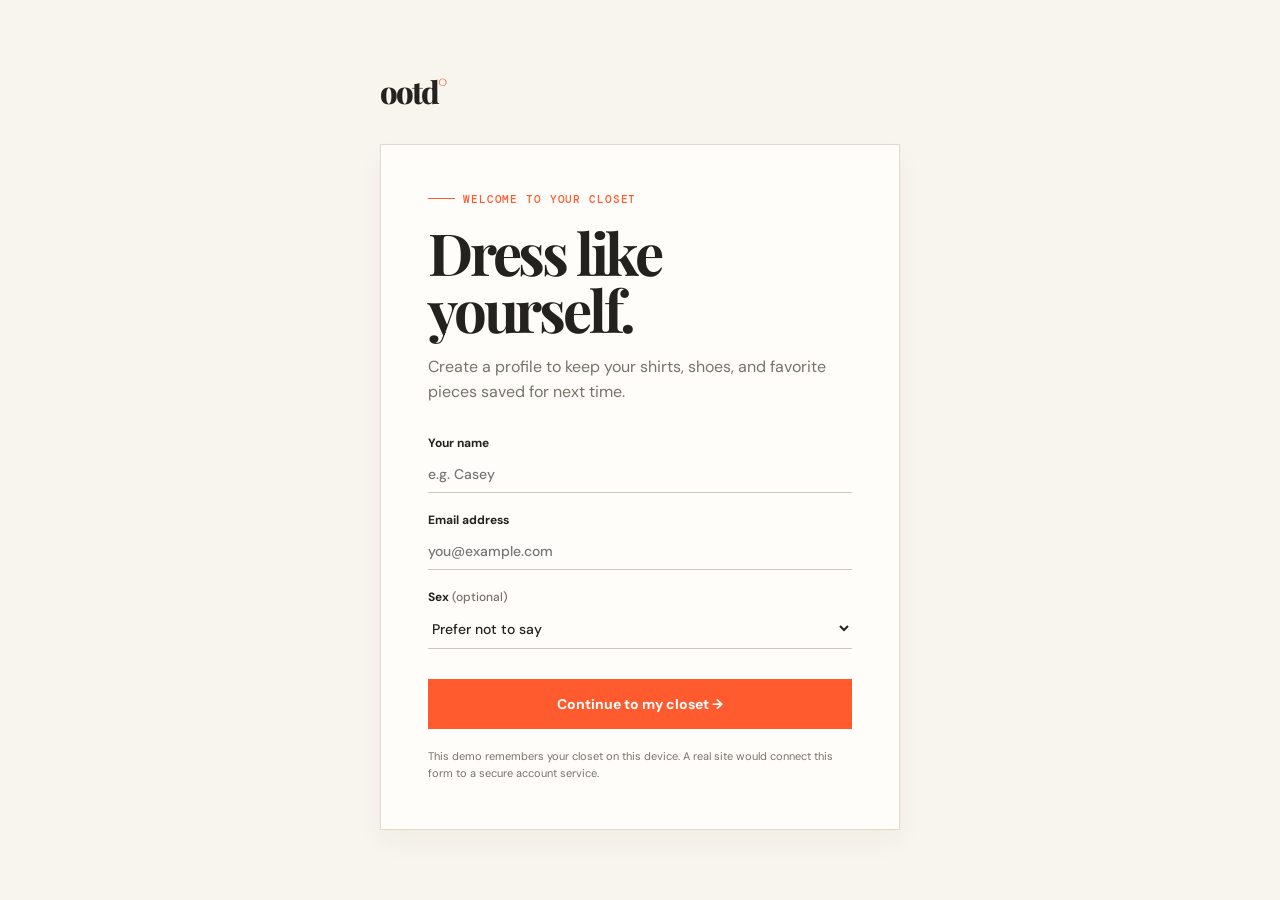
==== login.html @ 9d36b300 "login page and add model" ====
<!doctype html>
<html lang="en">
  <head>
    <meta charset="UTF-8" />
    <meta name="viewport" content="width=device-width, initial-scale=1.0" />
    <meta name="description" content="Sign in to save your OOTD closet." />
    <title>Sign in — OOTD</title>
    <link rel="preconnect" href="https://fonts.googleapis.com" />
    <link rel="preconnect" href="https://fonts.gstatic.com" crossorigin />
    <link href="https://fonts.googleapis.com/css2?family=DM+Mono:wght@400;500&family=DM+Sans:opsz,wght@9..40,400;9..40,500;9..40,600;9..40,700&family=Playfair+Display:ital,wght@0,600;0,700;0,800;1,600&display=swap" rel="stylesheet" />
    <link rel="stylesheet" href="styles.css" />
  </head>
  <body class="login-page">
    <main class="login-wrap">
      <a class="brand login-brand" href="index.html">ootd<span>°</span></a>
      <section class="login-card" aria-labelledby="loginTitle">
        <div class="eyebrow"><span></span> Welcome to your closet</div>
        <h1 id="loginTitle">Dress like<br />yourself.</h1>
        <p>Create a profile to keep your shirts, shoes, and favorite pieces saved for next time.</p>
        <form id="loginForm" class="login-form">
          <label for="displayName">Your name</label>
          <input id="displayName" name="displayName" required minlength="2" maxlength="30" autocomplete="name" placeholder="e.g. Casey" />
          <label for="email">Email address</label>
          <input id="email" name="email" required type="email" autocomplete="email" placeholder="you@example.com" />
          <label for="sex">Sex <span class="optional">(optional)</span></label>
          <select id="sex" name="sex">
            <option value="">Prefer not to say</option>
            <option value="Female">Female</option>
            <option value="Male">Male</option>
            <option value="Intersex">Intersex</option>
            <option value="Another identity">Another identity</option>
          </select>
          <button class="generate-button" type="submit">Continue to my closet <span>→</span></button>
        </form>
        <p class="login-note">This demo remembers your closet on this device. A real site would connect this form to a secure account service.</p>
      </section>
    </main>
    <script src="login.js"></script>
  </body>
</html>
---- styles.css ----
:root {
  --ink:#24221e; --paper:#f8f5ee; --orange:#ff5b2e; --yellow:#f9cb4e;
  --line:#dedad0; --muted:#77736b;
}
* { box-sizing:border-box; }
html { scroll-behavior:smooth; }
body { margin:0; background:var(--paper); color:var(--ink); font-family:'DM Sans',sans-serif; }
.ambient { position:fixed; border-radius:50%; filter:blur(70px); opacity:.2; pointer-events:none; z-index:-1; }
.ambient-one { width:300px; height:300px; background:#ffd45c; top:-80px; right:-70px; }
.ambient-two { width:260px; height:260px; background:#ff8667; bottom:10%; left:-140px; }
.site-header { height:78px; max-width:1240px; margin:auto; padding:0 28px; display:flex; align-items:center; justify-content:space-between; border-bottom:1px solid var(--line); }
.brand { font:800 31px 'Playfair Display',serif; letter-spacing:-2px; color:var(--ink); text-decoration:none; }
.brand span { color:var(--orange); }
nav,.account-menu { display:flex; align-items:center; gap:24px; }
nav a { color:var(--muted); text-decoration:none; font-size:14px; font-weight:600; }
nav a.active,nav a:hover { color:var(--ink); }
.nav-count { display:inline-grid; place-items:center; width:20px; height:20px; margin-left:4px; border-radius:50%; background:#ece8df; font-size:11px; color:var(--ink); }
.account-name { font-size:12px; font-weight:600; color:var(--muted); }
.profile-button { width:34px; height:34px; border:0; border-radius:50%; background:var(--ink); color:#fff; font:500 11px 'DM Mono'; cursor:pointer; }
main { max-width:1100px; margin:auto; padding:0 28px 90px; }
.hero { position:relative; max-width:680px; padding:100px 0 108px; }
.eyebrow,.section-number { font:500 11px 'DM Mono'; letter-spacing:.08em; text-transform:uppercase; color:var(--orange); }
.eyebrow { display:flex; gap:8px; align-items:center; }
.eyebrow span { width:27px; border-top:1px solid var(--orange); }
h1 { margin:18px 0 24px; font:700 clamp(50px,8vw,88px)/.98 'Playfair Display',serif; letter-spacing:-.055em; }
h1 em { color:var(--orange); font-weight:600; }
p { color:var(--muted); line-height:1.55; }
.hero p { max-width:445px; font-size:17px; }
.text-link { display:inline-flex; gap:8px; margin-top:19px; padding-bottom:4px; border-bottom:1px solid var(--ink); color:var(--ink); font-size:14px; font-weight:700; text-decoration:none; }
.text-link span { color:var(--orange); font-size:18px; line-height:13px; }
.hero-doodle { position:absolute; right:-210px; top:130px; width:210px; height:150px; transform:rotate(-7deg); color:#77736b; font:italic 19px 'Playfair Display'; }
.hero-doodle span { position:absolute; right:4px; bottom:0; line-height:.95; }
.sun { position:absolute; left:20px; top:4px; width:42px; height:42px; border:2px solid var(--yellow); border-radius:50%; }
.sun i { position:absolute; left:19px; top:-13px; width:2px; height:8px; background:var(--yellow); transform-origin:1px 34px; }
.sun i:nth-child(2){transform:rotate(90deg)}.sun i:nth-child(3){transform:rotate(180deg)}.sun i:nth-child(4){transform:rotate(270deg)}
.section-card { padding:48px; border:1px solid var(--line); border-radius:3px; background:#fffdf9; box-shadow:0 12px 25px rgba(70,55,27,.035); }
.section-heading { display:flex; justify-content:space-between; gap:40px; align-items:flex-start; padding-bottom:27px; border-bottom:1px solid var(--line); }
.section-heading h2,.result h2 { margin:8px 0 0; font:700 37px/1 'Playfair Display'; letter-spacing:-.045em; }
.section-heading p { max-width:255px; margin:0; font-size:14px; }
.outfit-form { max-width:670px; padding-top:30px; }
.field-label,.select-field,.add-item-form label { display:block; margin-bottom:12px; font-size:13px; font-weight:700; }
.occasion-pills,.filters { display:flex; flex-wrap:wrap; gap:8px; }
.occasion-pills { margin-bottom:25px; }
.pill,.filter { padding:10px 15px; border:1px solid transparent; border-radius:50px; background:#f4f1ea; color:#605d57; font:500 12px 'DM Sans'; cursor:pointer; }
.pill.selected { background:var(--ink); color:#fff; }
.form-grid,.small-fields { display:grid; grid-template-columns:1fr 1fr; gap:16px; }
.select-field { margin:0; color:#66615a; }
.select-field select,.add-item-form input,.add-item-form select,.login-form input,.login-form select { display:block; width:100%; margin-top:3px; padding:11px 0 9px; border:0; border-bottom:1px solid #cfc9bd; border-radius:0; outline-color:var(--orange); background:transparent; color:var(--ink); font:500 14px 'DM Sans'; }
.toggle-row { display:flex; justify-content:space-between; align-items:center; margin-top:29px; padding-top:21px; border-top:1px solid var(--line); }
.toggle-row strong,.toggle-row small { display:block; }.toggle-row strong { font-size:13px; }.toggle-row small { margin-top:3px; color:var(--muted); font-size:12px; }
.switch input { display:none; }.switch span { display:block; width:43px; height:24px; padding:3px; border-radius:20px; background:#d9d5cc; cursor:pointer; }.switch span:before { content:''; display:block; width:18px; height:18px; border-radius:50%; background:#fff; transition:.2s; }.switch input:checked+span { background:var(--orange); }.switch input:checked+span:before { transform:translateX(19px); }
.generate-button { width:100%; margin-top:29px; padding:16px 18px; border:0; background:var(--orange); color:#fff; font:700 14px 'DM Sans'; cursor:pointer; transition:.2s; }.generate-button:hover,.add-button:hover { filter:brightness(.92); transform:translateY(-1px); }
.result { margin-top:28px; padding:47px 48px 38px; border-radius:3px; background:var(--yellow); }.hidden { display:none; }.result-intro h2{margin-top:7px}.result-intro p{margin:10px 0 24px;color:#6b5a26}
.outfit-display { display:grid; grid-template-columns:1.35fr repeat(4,1fr); gap:12px; }
.model-card { position:relative; min-height:210px; overflow:hidden; display:flex; justify-content:center; border:1px solid rgba(73,57,20,.1); background:#fff7e2; }
.model-label,.model-caption { position:absolute; z-index:2; color:#8b7540; font:500 9px 'DM Mono'; letter-spacing:.06em; text-transform:uppercase; }.model-label{top:13px;left:14px}.model-caption{bottom:12px;text-align:center}
.fashion-model{position:relative;width:108px;height:188px;margin-top:21px}.model-head{position:absolute;top:0;left:38px;width:32px;height:37px;border-radius:48% 48% 44% 44%;background:#d99b72;z-index:3}.model-head:before{content:'';position:absolute;top:-4px;left:-3px;width:38px;height:17px;border-radius:50% 55% 38% 42%;background:#312520}.model-neck{position:absolute;top:31px;left:48px;width:13px;height:18px;background:#d99b72}.model-top{position:absolute;top:43px;left:23px;width:63px;height:61px;background:var(--top-color);clip-path:polygon(25% 0,75% 0,100% 20%,86% 100%,14% 100%,0 20%)}.model-top i,.model-top b{position:absolute;top:11px;width:15px;height:53px;background:var(--top-color);border-radius:9px}.model-top i{left:-8px;transform:rotate(8deg)}.model-top b{right:-8px;transform:rotate(-8deg)}.model-bottom{position:absolute;top:101px;left:31px;width:48px;height:61px;background:var(--bottom-color);clip-path:polygon(0 0,100% 0,88% 100%,56% 100%,50% 29%,44% 100%,12% 100%)}.model-shoes{position:absolute;top:160px;left:28px;width:55px;height:18px}.model-shoes i,.model-shoes b{position:absolute;bottom:0;width:27px;height:10px;border-radius:8px 8px 4px 4px;background:var(--shoe-color)}.model-shoes i{left:0}.model-shoes b{right:0}
.outfit-piece { display:flex; flex-direction:column; justify-content:space-between; min-height:152px; padding:17px; border:1px solid rgba(73,57,20,.1); background:#fff9e9; }.piece-icon{font-size:34px;line-height:1}.piece-type{font:500 10px 'DM Mono';letter-spacing:.06em;text-transform:uppercase;color:#8b7540}.piece-name{margin-top:7px;font:700 15px 'DM Sans';line-height:1.2}.piece-meta{margin-top:3px;color:#827349;font-size:12px}
.result-actions { display:flex; justify-content:space-between; align-items:center; margin-top:24px; }.secondary-button { padding:10px 14px; border:1px solid var(--ink); background:transparent; color:var(--ink); font:700 12px 'DM Sans'; cursor:pointer; }.result .text-link{margin:0}
.closet { margin-top:80px; }.closet-layout { display:grid; grid-template-columns:275px 1fr; gap:55px; padding-top:34px; }.add-item-form{padding:23px;background:#f4f0e7}.add-item-form h3,.closet-toolbar h3{margin:0 0 23px;font:700 19px 'Playfair Display'}.add-item-form label{margin-bottom:19px;color:#777269;font-size:11px}.add-button{width:100%;margin-top:5px;padding:12px;border:0;background:var(--ink);color:#fff;font:700 12px 'DM Sans';cursor:pointer}.closet-toolbar{display:flex;justify-content:space-between;align-items:center;margin-bottom:17px}.closet-toolbar h3{margin:0}.filter{padding:6px 9px;font-size:11px}.filter.active{background:#e6e1d6;color:var(--ink)}.items-grid{display:grid;grid-template-columns:repeat(2,1fr);gap:10px}.closet-item{position:relative;min-height:118px;padding:15px;border:1px solid var(--line);background:#fff}.item-swatch{width:25px;height:25px;margin-bottom:12px;border:1px solid rgba(0,0,0,.09);border-radius:50%}.item-type{color:var(--orange);font:500 10px 'DM Mono';letter-spacing:.04em;text-transform:uppercase}.item-name{margin-top:3px;font-size:13px;font-weight:700}.item-details{margin-top:2px;color:var(--muted);font-size:11px}.remove{position:absolute;top:8px;right:8px;border:0;background:transparent;color:#aaa;font-size:18px;cursor:pointer}
.color-hint{display:block;margin-top:5px;color:#938d83;font-size:9px;font-weight:500;line-height:1.25}.garment{position:relative;width:42px;height:32px;margin:0 0 8px;background:var(--garment-color)}.garment-top{width:32px;height:30px;margin-left:5px;border-radius:3px 3px 6px 6px}.garment-top:before,.garment-top:after{content:'';position:absolute;top:2px;width:15px;height:16px;background:var(--garment-color)}.garment-top:before{left:-10px;clip-path:polygon(100% 0,100% 100%,0 75%,15% 10%)}.garment-top:after{right:-10px;clip-path:polygon(0 0,0 100%,100% 75%,85% 10%)}.garment-top i{position:absolute;z-index:2;top:0;left:10px;width:12px;height:6px;border:2px solid #fff;border-top:0;border-radius:0 0 8px 8px}.garment-bottom{width:32px;height:34px;margin-left:5px;clip-path:polygon(0 0,100% 0,86% 100%,54% 100%,50% 28%,45% 100%,13% 100%)}.garment-shoes{width:42px;height:15px;margin-top:15px;border-radius:12px 4px 5px 5px}.garment-accessory{width:25px;height:25px;margin-left:8px;border:5px solid var(--garment-color);border-radius:50%;background:transparent}.garment-layer{width:32px;height:32px;margin-left:5px;border-radius:5px;background:var(--garment-color);box-shadow:-6px 2px 0 color-mix(in srgb,var(--garment-color) 80%,#fff)}
footer{display:flex;justify-content:space-between;padding:27px max(28px,calc((100vw - 1100px)/2));border-top:1px solid var(--line);color:var(--muted);font-size:12px}footer span:first-child{color:var(--ink);font:700 18px 'Playfair Display'}footer p{margin:0;font-size:12px}
.login-page{min-height:100vh;display:grid;place-items:center;padding:32px}.login-wrap{width:min(100%,520px);padding:0}.login-brand{display:block;margin-bottom:32px}.login-card{padding:47px;border:1px solid var(--line);background:#fffdf9;box-shadow:0 12px 25px rgba(70,55,27,.04)}.login-card h1{font-size:58px;margin-bottom:18px}.login-form{margin-top:30px}.login-form label{display:block;margin-top:19px;font-size:12px;font-weight:700}.login-form .generate-button{margin-top:30px}.login-note{margin:19px 0 0;font-size:11px}
.optional{color:var(--muted);font-weight:500}
@media(max-width:760px){.site-header{padding:0 20px}nav{gap:14px}nav a:first-child,.account-name{display:none}main{padding:0 20px 55px}.hero{padding:70px 0}.hero-doodle{display:none}.section-card,.result{padding:28px 22px}.section-heading,.closet-toolbar{display:block}.section-heading p{margin-top:16px}.closet-layout{grid-template-columns:1fr;gap:26px}.outfit-display{grid-template-columns:1fr 1fr}.model-card{grid-column:span 2}.closet-toolbar h3{margin-bottom:12px}.items-grid{grid-template-columns:1fr 1fr}footer{padding:22px 20px}.form-grid{gap:10px}.login-page{padding:20px}.login-card{padding:30px 24px}.login-card h1{font-size:48px}}
.dress-form{position:relative;width:112px;height:187px;margin-top:17px}.mannequin-finial{position:absolute;z-index:3;top:0;left:51px;width:10px;height:15px;border-radius:50% 50% 35% 35%;background:#594236}.mannequin-finial:before{content:'';position:absolute;top:-4px;left:3px;width:4px;height:7px;border-radius:50%;background:#866957}.mannequin-neck{position:absolute;z-index:2;top:13px;left:45px;width:21px;height:21px;border-radius:45% 45% 25% 25%;background:#eee7dc;border:1px solid #d8ccbd}.mannequin-torso{position:absolute;z-index:2;top:27px;left:24px;width:64px;height:94px;overflow:hidden;border:1px solid #d8ccbd;border-radius:42% 42% 16% 16%/16% 16% 9% 9%;background:#eee7dc}.mannequin-top{height:52%;background:var(--top-color)}.mannequin-bottom{height:48%;background:var(--bottom-color);border-top:2px solid rgba(255,255,255,.45)}.mannequin-pole{position:absolute;z-index:1;top:116px;left:54px;width:5px;height:47px;border-radius:4px;background:#493a32}.mannequin-base{position:absolute;bottom:9px;left:22px;width:70px;height:11px;border-radius:50% 50% 5px 5px;background:#493a32;box-shadow:0 3px 0 #2f2520}
.photo-mannequin{position:absolute;inset:24px 8px 23px;overflow:hidden;display:flex;justify-content:center;background:#f9f8f6}.photo-mannequin img{width:100%;height:100%;object-fit:contain;object-position:center top;filter:contrast(.96) brightness(1.04)}.photo-mannequin i{position:absolute;top:0;left:0;width:37%;height:5%;background:#f9f8f6}
.fake-person{position:relative;width:108px;height:188px;margin-top:21px}.fake-head{position:absolute;z-index:3;top:0;left:38px;width:32px;height:37px;border:1px solid #d9d4ca;border-radius:48% 48% 44% 44%;background:#f0eee9}.fake-head:after{content:'';position:absolute;top:15px;left:9px;width:13px;height:4px;border-bottom:1px solid #c5bfb4;border-radius:50%}.fake-neck{position:absolute;top:31px;left:48px;width:13px;height:18px;background:#f0eee9}.fake-top{position:absolute;top:43px;left:23px;width:63px;height:61px;background:var(--top-color);clip-path:polygon(25% 0,75% 0,100% 20%,86% 100%,14% 100%,0 20%)}.fake-top i,.fake-top b{position:absolute;top:11px;width:15px;height:53px;background:#f0eee9;border:1px solid #d9d4ca;border-radius:9px}.fake-top i{left:-8px;transform:rotate(8deg)}.fake-top b{right:-8px;transform:rotate(-8deg)}.fake-bottom{position:absolute;top:101px;left:31px;width:48px;height:61px;background:var(--bottom-color);clip-path:polygon(0 0,100% 0,88% 100%,56% 100%,50% 29%,44% 100%,12% 100%)}.fake-shoes{position:absolute;top:160px;left:28px;width:55px;height:18px}.fake-shoes i,.fake-shoes b{position:absolute;bottom:0;width:27px;height:10px;border:1px solid rgba(0,0,0,.12);border-radius:8px 8px 4px 4px;background:var(--shoe-color)}.fake-shoes i{left:0}.fake-shoes b{right:0}
.fake-dress{position:absolute;top:43px;left:24px;width:62px;height:118px;background:var(--dress-color);clip-path:polygon(25% 0,75% 0,92% 19%,74% 42%,100% 100%,0 100%,26% 42%,8% 19%);box-shadow:inset 5px 0 rgba(255,255,255,.12),inset -4px -3px rgba(0,0,0,.08)}.garment-dress{width:32px;height:38px;margin-left:5px;border-radius:5px 5px 1px 1px;clip-path:polygon(25% 0,75% 0,83% 25%,100% 100%,0 100%,17% 25%);box-shadow:inset 5px 0 rgba(255,255,255,.12),inset -4px -3px rgba(0,0,0,.08)}
.fake-dress{border-radius:7px 7px 2px 2px;clip-path:polygon(27% 0,42% 0,50% 7%,58% 0,73% 0,88% 22%,72% 40%,100% 100%,0 100%,28% 40%,12% 22%)}.fake-dress:before{content:'';position:absolute;top:35%;left:13%;width:74%;height:3px;background:rgba(255,255,255,.6);box-shadow:0 2px rgba(0,0,0,.08)}.fake-dress:after{content:'';position:absolute;top:6px;left:24px;width:14px;height:7px;border:2px solid rgba(255,255,255,.72);border-top:0;border-radius:0 0 8px 8px}.garment-dress{width:34px;height:39px;margin-left:4px;border-radius:6px 6px 2px 2px;clip-path:polygon(25% 0,42% 0,50% 9%,58% 0,75% 0,88% 25%,100% 100%,0 100%,12% 25%);box-shadow:inset 5px 0 rgba(255,255,255,.14),inset -4px -3px rgba(0,0,0,.1)}.garment-dress:before{content:'';position:absolute;top:13px;left:6px;width:22px;height:2px;background:rgba(255,255,255,.6)}.garment-dress:after{content:'';position:absolute;top:3px;left:11px;width:10px;height:5px;border:1px solid rgba(255,255,255,.75);border-top:0;border-radius:0 0 7px 7px}.mannequin-dress{position:absolute;inset:0;background:var(--dress-color);clip-path:polygon(26% 0,43% 0,50% 7%,57% 0,74% 0,88% 20%,72% 41%,100% 100%,0 100%,28% 41%,12% 20%);box-shadow:inset 6px 0 rgba(255,255,255,.14),inset -4px -3px rgba(0,0,0,.08)}.mannequin-dress:before{content:'';position:absolute;top:38%;left:12%;width:76%;height:3px;background:rgba(255,255,255,.65);box-shadow:0 2px rgba(0,0,0,.08)}.mannequin-dress:after{content:'';position:absolute;top:4px;left:24px;width:14px;height:7px;border:2px solid rgba(255,255,255,.75);border-top:0;border-radius:0 0 8px 8px}
.dress-form.dress-look .mannequin-torso{top:27px;left:12px;width:88px;height:123px;border:0;border-radius:0;background:transparent;overflow:visible}.dress-form.dress-look .mannequin-pole{top:146px}.dress-form.dress-look .mannequin-dress{filter:drop-shadow(2px 4px 2px rgba(61,42,20,.16))}
.piece-icon{display:grid;place-items:center;width:43px;height:43px;border:1px solid rgba(73,57,20,.11);border-radius:12px;background:#fff4d4;font-size:22px;box-shadow:inset 0 1px rgba(255,255,255,.8),0 3px 6px rgba(112,84,25,.08)}.closet{position:relative;perspective:1100px}.closet:before{content:'';position:absolute;inset:16px -11px -14px 11px;z-index:-1;border:1px solid #ddd4c4;border-radius:5px;background:#e8e0d0;transform:rotateX(2deg) rotateY(-1deg);box-shadow:0 23px 36px rgba(62,43,12,.12)}.add-item-form{border:1px solid #ded5c4;box-shadow:7px 9px 0 #e6ddcc}.closet-items{padding:12px;border-radius:5px;background:linear-gradient(135deg,#f5f1e8,#ebe5da);border:1px solid #ddd5c8;box-shadow:inset 0 1px rgba(255,255,255,.8),0 14px 24px rgba(61,45,19,.08)}.closet-item{overflow:hidden;border-color:#dcd4c5;box-shadow:0 7px 0 #d8d0c1,0 12px 17px rgba(54,39,14,.1);transform:translateZ(0);transition:transform .2s ease,box-shadow .2s ease}.closet-item:before{content:'';position:absolute;inset:0;background:linear-gradient(125deg,rgba(255,255,255,.62),transparent 38%);pointer-events:none}.closet-item:hover{z-index:2;transform:translateY(-5px) rotateX(3deg) rotateY(-2deg);box-shadow:0 10px 0 #d8d0c1,0 20px 24px rgba(54,39,14,.16)}.garment{filter:drop-shadow(2px 4px 2px rgba(57,42,17,.19));transform:translateY(-1px)}.garment-top{box-shadow:inset 5px 0 rgba(255,255,255,.13),inset -4px -3px rgba(0,0,0,.08)}.garment-bottom{box-shadow:inset 4px 0 rgba(255,255,255,.12)}.garment-shoes{box-shadow:inset 4px 0 rgba(255,255,255,.17),0 2px 0 rgba(0,0,0,.1)}
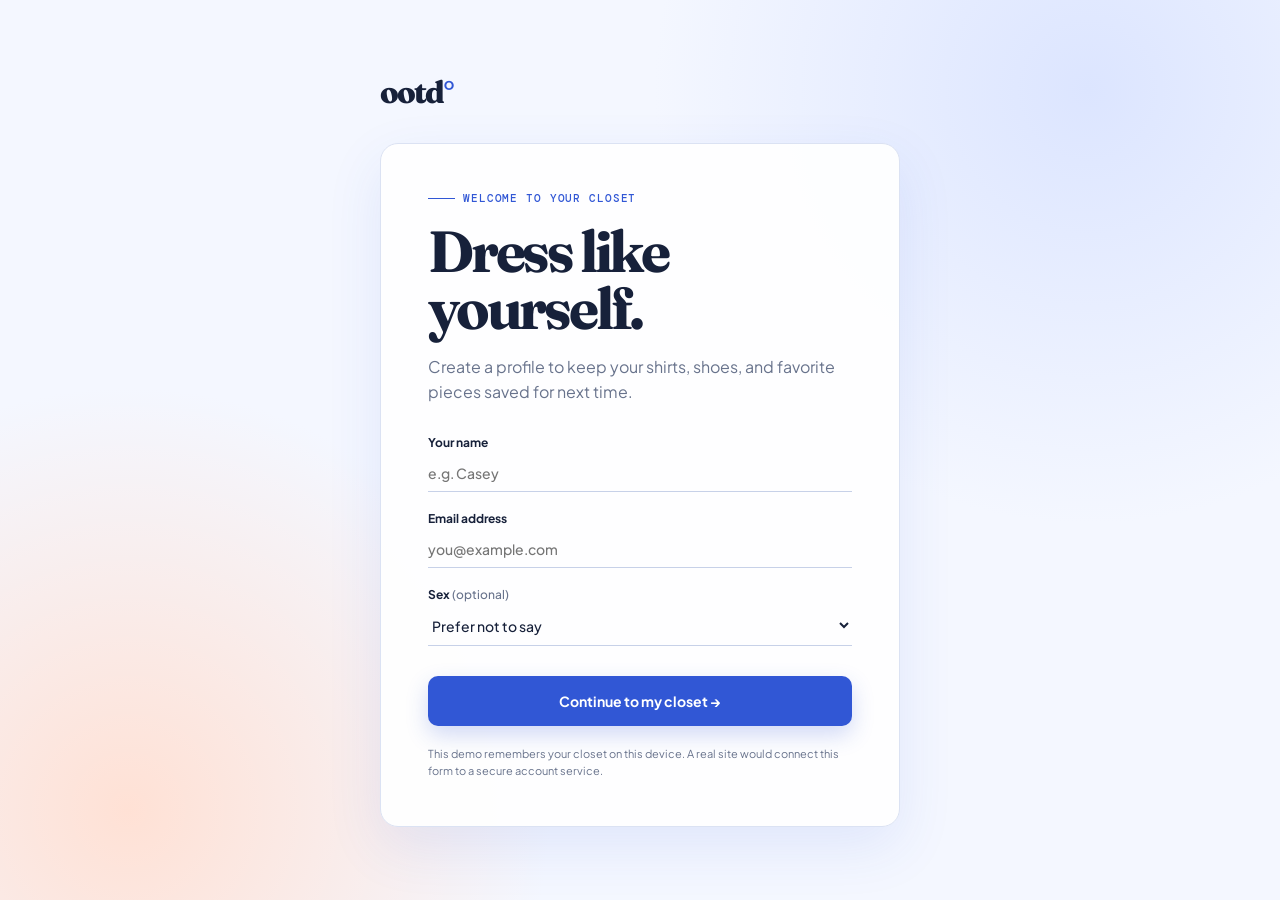
==== commit 916402b0: "add new color light mode" ====
--- a/login.html
+++ b/login.html
@@ -7,7 +7,7 @@
     <title>Sign in — OOTD</title>
     <link rel="preconnect" href="https://fonts.googleapis.com" />
     <link rel="preconnect" href="https://fonts.gstatic.com" crossorigin />
-    <link href="https://fonts.googleapis.com/css2?family=DM+Mono:wght@400;500&family=DM+Sans:opsz,wght@9..40,400;9..40,500;9..40,600;9..40,700&family=Playfair+Display:ital,wght@0,600;0,700;0,800;1,600&display=swap" rel="stylesheet" />
+    <link href="https://fonts.googleapis.com/css2?family=DM+Mono:wght@400;500&family=Fraunces:opsz,wght@9..144,600;9..144,700;9..144,800&family=Plus+Jakarta+Sans:wght@400;500;600;700;800&display=swap" rel="stylesheet" />
     <link rel="stylesheet" href="styles.css" />
   </head>
   <body class="login-page">
--- a/styles.css
+++ b/styles.css
@@ -1,20 +1,21 @@
 :root {
-  --ink:#24221e; --paper:#f8f5ee; --orange:#ff5b2e; --yellow:#f9cb4e;
-  --line:#dedad0; --muted:#77736b;
+  --ink:#17213a; --paper:#f4f7ff; --orange:#3157d5; --yellow:#ff8652;
+  --line:#dbe2f3; --muted:#68738c;
+  --surface:#ffffff; --surface-soft:#edf2ff; --primary-soft:#e5ebff; --accent-soft:#fff0e9;
 }
 * { box-sizing:border-box; }
 html { scroll-behavior:smooth; }
-body { margin:0; background:var(--paper); color:var(--ink); font-family:'DM Sans',sans-serif; }
+body { margin:0; background:var(--paper); color:var(--ink); font-family:'Plus Jakarta Sans',sans-serif; }
 .ambient { position:fixed; border-radius:50%; filter:blur(70px); opacity:.2; pointer-events:none; z-index:-1; }
-.ambient-one { width:300px; height:300px; background:#ffd45c; top:-80px; right:-70px; }
-.ambient-two { width:260px; height:260px; background:#ff8667; bottom:10%; left:-140px; }
+.ambient-one { width:340px; height:340px; background:#9db4ff; top:-110px; right:-70px; }
+.ambient-two { width:300px; height:300px; background:#ffad89; bottom:10%; left:-150px; }
 .site-header { height:78px; max-width:1240px; margin:auto; padding:0 28px; display:flex; align-items:center; justify-content:space-between; border-bottom:1px solid var(--line); }
-.brand { font:800 31px 'Playfair Display',serif; letter-spacing:-2px; color:var(--ink); text-decoration:none; }
+.brand { font:800 31px 'Fraunces',serif; letter-spacing:-2px; color:var(--ink); text-decoration:none; }
 .brand span { color:var(--orange); }
 nav,.account-menu { display:flex; align-items:center; gap:24px; }
 nav a { color:var(--muted); text-decoration:none; font-size:14px; font-weight:600; }
 nav a.active,nav a:hover { color:var(--ink); }
-.nav-count { display:inline-grid; place-items:center; width:20px; height:20px; margin-left:4px; border-radius:50%; background:#ece8df; font-size:11px; color:var(--ink); }
+.nav-count { display:inline-grid; place-items:center; width:20px; height:20px; margin-left:4px; border-radius:50%; background:var(--primary-soft); font-size:11px; color:var(--orange); }
 .account-name { font-size:12px; font-weight:600; color:var(--muted); }
 .profile-button { width:34px; height:34px; border:0; border-radius:50%; background:var(--ink); color:#fff; font:500 11px 'DM Mono'; cursor:pointer; }
 main { max-width:1100px; margin:auto; padding:0 28px 90px; }
@@ -22,45 +23,45 @@
 .eyebrow,.section-number { font:500 11px 'DM Mono'; letter-spacing:.08em; text-transform:uppercase; color:var(--orange); }
 .eyebrow { display:flex; gap:8px; align-items:center; }
 .eyebrow span { width:27px; border-top:1px solid var(--orange); }
-h1 { margin:18px 0 24px; font:700 clamp(50px,8vw,88px)/.98 'Playfair Display',serif; letter-spacing:-.055em; }
+h1 { margin:18px 0 24px; font:700 clamp(50px,8vw,88px)/.98 'Fraunces',serif; letter-spacing:-.055em; }
 h1 em { color:var(--orange); font-weight:600; }
 p { color:var(--muted); line-height:1.55; }
 .hero p { max-width:445px; font-size:17px; }
 .text-link { display:inline-flex; gap:8px; margin-top:19px; padding-bottom:4px; border-bottom:1px solid var(--ink); color:var(--ink); font-size:14px; font-weight:700; text-decoration:none; }
 .text-link span { color:var(--orange); font-size:18px; line-height:13px; }
-.hero-doodle { position:absolute; right:-210px; top:130px; width:210px; height:150px; transform:rotate(-7deg); color:#77736b; font:italic 19px 'Playfair Display'; }
+.hero-doodle { position:absolute; right:-210px; top:130px; width:210px; height:150px; transform:rotate(-7deg); color:var(--muted); font:600 19px 'Fraunces'; }
 .hero-doodle span { position:absolute; right:4px; bottom:0; line-height:.95; }
 .sun { position:absolute; left:20px; top:4px; width:42px; height:42px; border:2px solid var(--yellow); border-radius:50%; }
 .sun i { position:absolute; left:19px; top:-13px; width:2px; height:8px; background:var(--yellow); transform-origin:1px 34px; }
 .sun i:nth-child(2){transform:rotate(90deg)}.sun i:nth-child(3){transform:rotate(180deg)}.sun i:nth-child(4){transform:rotate(270deg)}
-.section-card { padding:48px; border:1px solid var(--line); border-radius:3px; background:#fffdf9; box-shadow:0 12px 25px rgba(70,55,27,.035); }
+.section-card { padding:48px; border:1px solid var(--line); border-radius:18px; background:rgba(255,255,255,.9); box-shadow:0 16px 40px rgba(49,87,213,.07); }
 .section-heading { display:flex; justify-content:space-between; gap:40px; align-items:flex-start; padding-bottom:27px; border-bottom:1px solid var(--line); }
-.section-heading h2,.result h2 { margin:8px 0 0; font:700 37px/1 'Playfair Display'; letter-spacing:-.045em; }
+.section-heading h2,.result h2 { margin:8px 0 0; font:700 37px/1 'Fraunces'; letter-spacing:-.045em; }
 .section-heading p { max-width:255px; margin:0; font-size:14px; }
 .outfit-form { max-width:670px; padding-top:30px; }
 .field-label,.select-field,.add-item-form label { display:block; margin-bottom:12px; font-size:13px; font-weight:700; }
 .occasion-pills,.filters { display:flex; flex-wrap:wrap; gap:8px; }
 .occasion-pills { margin-bottom:25px; }
-.pill,.filter { padding:10px 15px; border:1px solid transparent; border-radius:50px; background:#f4f1ea; color:#605d57; font:500 12px 'DM Sans'; cursor:pointer; }
+.pill,.filter { padding:10px 15px; border:1px solid transparent; border-radius:50px; background:var(--surface-soft); color:#52617e; font:600 12px 'Plus Jakarta Sans'; cursor:pointer; }
 .pill.selected { background:var(--ink); color:#fff; }
 .form-grid,.small-fields { display:grid; grid-template-columns:1fr 1fr; gap:16px; }
 .select-field { margin:0; color:#66615a; }
-.select-field select,.add-item-form input,.add-item-form select,.login-form input,.login-form select { display:block; width:100%; margin-top:3px; padding:11px 0 9px; border:0; border-bottom:1px solid #cfc9bd; border-radius:0; outline-color:var(--orange); background:transparent; color:var(--ink); font:500 14px 'DM Sans'; }
+.select-field select,.add-item-form input,.add-item-form select,.login-form input,.login-form select { display:block; width:100%; margin-top:3px; padding:11px 0 9px; border:0; border-bottom:1px solid #c7d1e8; border-radius:0; outline-color:var(--orange); background:transparent; color:var(--ink); font:500 14px 'Plus Jakarta Sans'; }
 .toggle-row { display:flex; justify-content:space-between; align-items:center; margin-top:29px; padding-top:21px; border-top:1px solid var(--line); }
 .toggle-row strong,.toggle-row small { display:block; }.toggle-row strong { font-size:13px; }.toggle-row small { margin-top:3px; color:var(--muted); font-size:12px; }
 .switch input { display:none; }.switch span { display:block; width:43px; height:24px; padding:3px; border-radius:20px; background:#d9d5cc; cursor:pointer; }.switch span:before { content:''; display:block; width:18px; height:18px; border-radius:50%; background:#fff; transition:.2s; }.switch input:checked+span { background:var(--orange); }.switch input:checked+span:before { transform:translateX(19px); }
-.generate-button { width:100%; margin-top:29px; padding:16px 18px; border:0; background:var(--orange); color:#fff; font:700 14px 'DM Sans'; cursor:pointer; transition:.2s; }.generate-button:hover,.add-button:hover { filter:brightness(.92); transform:translateY(-1px); }
-.result { margin-top:28px; padding:47px 48px 38px; border-radius:3px; background:var(--yellow); }.hidden { display:none; }.result-intro h2{margin-top:7px}.result-intro p{margin:10px 0 24px;color:#6b5a26}
+.generate-button { width:100%; margin-top:29px; padding:16px 18px; border:0; border-radius:10px; background:var(--orange); color:#fff; font:700 14px 'Plus Jakarta Sans'; cursor:pointer; box-shadow:0 9px 22px rgba(49,87,213,.22); transition:.2s; }.generate-button:hover,.add-button:hover { filter:brightness(.96); transform:translateY(-2px); }
+.result { margin-top:28px; padding:47px 48px 38px; border-radius:18px; background:linear-gradient(135deg,#ff8652,#ff9d75); box-shadow:0 18px 40px rgba(255,134,82,.18); }.hidden { display:none; }.result-intro h2{margin-top:7px;color:#fff}.result-intro p{margin:10px 0 24px;color:#672c18}.result .section-number{color:#fff}.result .text-link{border-color:#fff;color:#fff}.result .text-link span{color:#fff}
 .outfit-display { display:grid; grid-template-columns:1.35fr repeat(4,1fr); gap:12px; }
-.model-card { position:relative; min-height:210px; overflow:hidden; display:flex; justify-content:center; border:1px solid rgba(73,57,20,.1); background:#fff7e2; }
+.model-card { position:relative; min-height:210px; overflow:hidden; display:flex; justify-content:center; border:1px solid rgba(23,33,58,.1); border-radius:12px; background:#fff7f3; }
 .model-label,.model-caption { position:absolute; z-index:2; color:#8b7540; font:500 9px 'DM Mono'; letter-spacing:.06em; text-transform:uppercase; }.model-label{top:13px;left:14px}.model-caption{bottom:12px;text-align:center}
 .fashion-model{position:relative;width:108px;height:188px;margin-top:21px}.model-head{position:absolute;top:0;left:38px;width:32px;height:37px;border-radius:48% 48% 44% 44%;background:#d99b72;z-index:3}.model-head:before{content:'';position:absolute;top:-4px;left:-3px;width:38px;height:17px;border-radius:50% 55% 38% 42%;background:#312520}.model-neck{position:absolute;top:31px;left:48px;width:13px;height:18px;background:#d99b72}.model-top{position:absolute;top:43px;left:23px;width:63px;height:61px;background:var(--top-color);clip-path:polygon(25% 0,75% 0,100% 20%,86% 100%,14% 100%,0 20%)}.model-top i,.model-top b{position:absolute;top:11px;width:15px;height:53px;background:var(--top-color);border-radius:9px}.model-top i{left:-8px;transform:rotate(8deg)}.model-top b{right:-8px;transform:rotate(-8deg)}.model-bottom{position:absolute;top:101px;left:31px;width:48px;height:61px;background:var(--bottom-color);clip-path:polygon(0 0,100% 0,88% 100%,56% 100%,50% 29%,44% 100%,12% 100%)}.model-shoes{position:absolute;top:160px;left:28px;width:55px;height:18px}.model-shoes i,.model-shoes b{position:absolute;bottom:0;width:27px;height:10px;border-radius:8px 8px 4px 4px;background:var(--shoe-color)}.model-shoes i{left:0}.model-shoes b{right:0}
-.outfit-piece { display:flex; flex-direction:column; justify-content:space-between; min-height:152px; padding:17px; border:1px solid rgba(73,57,20,.1); background:#fff9e9; }.piece-icon{font-size:34px;line-height:1}.piece-type{font:500 10px 'DM Mono';letter-spacing:.06em;text-transform:uppercase;color:#8b7540}.piece-name{margin-top:7px;font:700 15px 'DM Sans';line-height:1.2}.piece-meta{margin-top:3px;color:#827349;font-size:12px}
-.result-actions { display:flex; justify-content:space-between; align-items:center; margin-top:24px; }.secondary-button { padding:10px 14px; border:1px solid var(--ink); background:transparent; color:var(--ink); font:700 12px 'DM Sans'; cursor:pointer; }.result .text-link{margin:0}
-.closet { margin-top:80px; }.closet-layout { display:grid; grid-template-columns:275px 1fr; gap:55px; padding-top:34px; }.add-item-form{padding:23px;background:#f4f0e7}.add-item-form h3,.closet-toolbar h3{margin:0 0 23px;font:700 19px 'Playfair Display'}.add-item-form label{margin-bottom:19px;color:#777269;font-size:11px}.add-button{width:100%;margin-top:5px;padding:12px;border:0;background:var(--ink);color:#fff;font:700 12px 'DM Sans';cursor:pointer}.closet-toolbar{display:flex;justify-content:space-between;align-items:center;margin-bottom:17px}.closet-toolbar h3{margin:0}.filter{padding:6px 9px;font-size:11px}.filter.active{background:#e6e1d6;color:var(--ink)}.items-grid{display:grid;grid-template-columns:repeat(2,1fr);gap:10px}.closet-item{position:relative;min-height:118px;padding:15px;border:1px solid var(--line);background:#fff}.item-swatch{width:25px;height:25px;margin-bottom:12px;border:1px solid rgba(0,0,0,.09);border-radius:50%}.item-type{color:var(--orange);font:500 10px 'DM Mono';letter-spacing:.04em;text-transform:uppercase}.item-name{margin-top:3px;font-size:13px;font-weight:700}.item-details{margin-top:2px;color:var(--muted);font-size:11px}.remove{position:absolute;top:8px;right:8px;border:0;background:transparent;color:#aaa;font-size:18px;cursor:pointer}
+.outfit-piece { display:flex; flex-direction:column; justify-content:space-between; min-height:152px; padding:17px; border:1px solid rgba(23,33,58,.1); border-radius:12px; background:#fff8f4; }.piece-icon{font-size:34px;line-height:1}.piece-type{font:500 10px 'DM Mono';letter-spacing:.06em;text-transform:uppercase;color:#9e4828}.piece-name{margin-top:7px;font:700 15px 'Plus Jakarta Sans';line-height:1.2}.piece-meta{margin-top:3px;color:#8a5847;font-size:12px}
+.result-actions { display:flex; justify-content:space-between; align-items:center; margin-top:24px; }.secondary-button { padding:10px 14px; border:1px solid #fff; border-radius:8px; background:rgba(255,255,255,.15); color:#fff; font:700 12px 'Plus Jakarta Sans'; cursor:pointer; }.result .text-link{margin:0}
+.closet { margin-top:80px; }.closet-layout { display:grid; grid-template-columns:275px 1fr; gap:55px; padding-top:34px; }.add-item-form{padding:23px;background:var(--surface-soft)}.add-item-form h3,.closet-toolbar h3{margin:0 0 23px;font:700 19px 'Fraunces'}.add-item-form label{margin-bottom:19px;color:#64708b;font-size:11px}.add-button{width:100%;margin-top:5px;padding:12px;border:0;border-radius:8px;background:var(--ink);color:#fff;font:700 12px 'Plus Jakarta Sans';cursor:pointer}.closet-toolbar{display:flex;justify-content:space-between;align-items:center;margin-bottom:17px}.closet-toolbar h3{margin:0}.filter{padding:6px 9px;font-size:11px}.filter.active{background:var(--primary-soft);color:var(--orange)}.items-grid{display:grid;grid-template-columns:repeat(2,1fr);gap:10px}.closet-item{position:relative;min-height:118px;padding:15px;border:1px solid var(--line);background:#fff}.item-swatch{width:25px;height:25px;margin-bottom:12px;border:1px solid rgba(0,0,0,.09);border-radius:50%}.item-type{color:var(--orange);font:500 10px 'DM Mono';letter-spacing:.04em;text-transform:uppercase}.item-name{margin-top:3px;font-size:13px;font-weight:700}.item-details{margin-top:2px;color:var(--muted);font-size:11px}.remove{position:absolute;top:8px;right:8px;border:0;background:transparent;color:#a7afc0;font-size:18px;cursor:pointer}
 .color-hint{display:block;margin-top:5px;color:#938d83;font-size:9px;font-weight:500;line-height:1.25}.garment{position:relative;width:42px;height:32px;margin:0 0 8px;background:var(--garment-color)}.garment-top{width:32px;height:30px;margin-left:5px;border-radius:3px 3px 6px 6px}.garment-top:before,.garment-top:after{content:'';position:absolute;top:2px;width:15px;height:16px;background:var(--garment-color)}.garment-top:before{left:-10px;clip-path:polygon(100% 0,100% 100%,0 75%,15% 10%)}.garment-top:after{right:-10px;clip-path:polygon(0 0,0 100%,100% 75%,85% 10%)}.garment-top i{position:absolute;z-index:2;top:0;left:10px;width:12px;height:6px;border:2px solid #fff;border-top:0;border-radius:0 0 8px 8px}.garment-bottom{width:32px;height:34px;margin-left:5px;clip-path:polygon(0 0,100% 0,86% 100%,54% 100%,50% 28%,45% 100%,13% 100%)}.garment-shoes{width:42px;height:15px;margin-top:15px;border-radius:12px 4px 5px 5px}.garment-accessory{width:25px;height:25px;margin-left:8px;border:5px solid var(--garment-color);border-radius:50%;background:transparent}.garment-layer{width:32px;height:32px;margin-left:5px;border-radius:5px;background:var(--garment-color);box-shadow:-6px 2px 0 color-mix(in srgb,var(--garment-color) 80%,#fff)}
-footer{display:flex;justify-content:space-between;padding:27px max(28px,calc((100vw - 1100px)/2));border-top:1px solid var(--line);color:var(--muted);font-size:12px}footer span:first-child{color:var(--ink);font:700 18px 'Playfair Display'}footer p{margin:0;font-size:12px}
-.login-page{min-height:100vh;display:grid;place-items:center;padding:32px}.login-wrap{width:min(100%,520px);padding:0}.login-brand{display:block;margin-bottom:32px}.login-card{padding:47px;border:1px solid var(--line);background:#fffdf9;box-shadow:0 12px 25px rgba(70,55,27,.04)}.login-card h1{font-size:58px;margin-bottom:18px}.login-form{margin-top:30px}.login-form label{display:block;margin-top:19px;font-size:12px;font-weight:700}.login-form .generate-button{margin-top:30px}.login-note{margin:19px 0 0;font-size:11px}
+footer{display:flex;justify-content:space-between;padding:27px max(28px,calc((100vw - 1100px)/2));border-top:1px solid var(--line);color:var(--muted);font-size:12px}footer span:first-child{color:var(--ink);font:700 18px 'Fraunces'}footer p{margin:0;font-size:12px}
+.login-page{min-height:100vh;display:grid;place-items:center;padding:32px;background:radial-gradient(circle at 85% 10%,#dce5ff 0,transparent 32%),radial-gradient(circle at 10% 90%,#ffe1d5 0,transparent 30%),var(--paper)}.login-wrap{width:min(100%,520px);padding:0}.login-brand{display:block;margin-bottom:32px}.login-card{padding:47px;border:1px solid var(--line);border-radius:18px;background:rgba(255,255,255,.92);box-shadow:0 20px 55px rgba(49,87,213,.1)}.login-card h1{font-size:58px;margin-bottom:18px}.login-form{margin-top:30px}.login-form label{display:block;margin-top:19px;font-size:12px;font-weight:700}.login-form .generate-button{margin-top:30px}.login-note{margin:19px 0 0;font-size:11px}
 .optional{color:var(--muted);font-weight:500}
 @media(max-width:760px){.site-header{padding:0 20px}nav{gap:14px}nav a:first-child,.account-name{display:none}main{padding:0 20px 55px}.hero{padding:70px 0}.hero-doodle{display:none}.section-card,.result{padding:28px 22px}.section-heading,.closet-toolbar{display:block}.section-heading p{margin-top:16px}.closet-layout{grid-template-columns:1fr;gap:26px}.outfit-display{grid-template-columns:1fr 1fr}.model-card{grid-column:span 2}.closet-toolbar h3{margin-bottom:12px}.items-grid{grid-template-columns:1fr 1fr}footer{padding:22px 20px}.form-grid{gap:10px}.login-page{padding:20px}.login-card{padding:30px 24px}.login-card h1{font-size:48px}}
 .dress-form{position:relative;width:112px;height:187px;margin-top:17px}.mannequin-finial{position:absolute;z-index:3;top:0;left:51px;width:10px;height:15px;border-radius:50% 50% 35% 35%;background:#594236}.mannequin-finial:before{content:'';position:absolute;top:-4px;left:3px;width:4px;height:7px;border-radius:50%;background:#866957}.mannequin-neck{position:absolute;z-index:2;top:13px;left:45px;width:21px;height:21px;border-radius:45% 45% 25% 25%;background:#eee7dc;border:1px solid #d8ccbd}.mannequin-torso{position:absolute;z-index:2;top:27px;left:24px;width:64px;height:94px;overflow:hidden;border:1px solid #d8ccbd;border-radius:42% 42% 16% 16%/16% 16% 9% 9%;background:#eee7dc}.mannequin-top{height:52%;background:var(--top-color)}.mannequin-bottom{height:48%;background:var(--bottom-color);border-top:2px solid rgba(255,255,255,.45)}.mannequin-pole{position:absolute;z-index:1;top:116px;left:54px;width:5px;height:47px;border-radius:4px;background:#493a32}.mannequin-base{position:absolute;bottom:9px;left:22px;width:70px;height:11px;border-radius:50% 50% 5px 5px;background:#493a32;box-shadow:0 3px 0 #2f2520}
@@ -69,4 +70,6 @@
 .fake-dress{position:absolute;top:43px;left:24px;width:62px;height:118px;background:var(--dress-color);clip-path:polygon(25% 0,75% 0,92% 19%,74% 42%,100% 100%,0 100%,26% 42%,8% 19%);box-shadow:inset 5px 0 rgba(255,255,255,.12),inset -4px -3px rgba(0,0,0,.08)}.garment-dress{width:32px;height:38px;margin-left:5px;border-radius:5px 5px 1px 1px;clip-path:polygon(25% 0,75% 0,83% 25%,100% 100%,0 100%,17% 25%);box-shadow:inset 5px 0 rgba(255,255,255,.12),inset -4px -3px rgba(0,0,0,.08)}
 .fake-dress{border-radius:7px 7px 2px 2px;clip-path:polygon(27% 0,42% 0,50% 7%,58% 0,73% 0,88% 22%,72% 40%,100% 100%,0 100%,28% 40%,12% 22%)}.fake-dress:before{content:'';position:absolute;top:35%;left:13%;width:74%;height:3px;background:rgba(255,255,255,.6);box-shadow:0 2px rgba(0,0,0,.08)}.fake-dress:after{content:'';position:absolute;top:6px;left:24px;width:14px;height:7px;border:2px solid rgba(255,255,255,.72);border-top:0;border-radius:0 0 8px 8px}.garment-dress{width:34px;height:39px;margin-left:4px;border-radius:6px 6px 2px 2px;clip-path:polygon(25% 0,42% 0,50% 9%,58% 0,75% 0,88% 25%,100% 100%,0 100%,12% 25%);box-shadow:inset 5px 0 rgba(255,255,255,.14),inset -4px -3px rgba(0,0,0,.1)}.garment-dress:before{content:'';position:absolute;top:13px;left:6px;width:22px;height:2px;background:rgba(255,255,255,.6)}.garment-dress:after{content:'';position:absolute;top:3px;left:11px;width:10px;height:5px;border:1px solid rgba(255,255,255,.75);border-top:0;border-radius:0 0 7px 7px}.mannequin-dress{position:absolute;inset:0;background:var(--dress-color);clip-path:polygon(26% 0,43% 0,50% 7%,57% 0,74% 0,88% 20%,72% 41%,100% 100%,0 100%,28% 41%,12% 20%);box-shadow:inset 6px 0 rgba(255,255,255,.14),inset -4px -3px rgba(0,0,0,.08)}.mannequin-dress:before{content:'';position:absolute;top:38%;left:12%;width:76%;height:3px;background:rgba(255,255,255,.65);box-shadow:0 2px rgba(0,0,0,.08)}.mannequin-dress:after{content:'';position:absolute;top:4px;left:24px;width:14px;height:7px;border:2px solid rgba(255,255,255,.75);border-top:0;border-radius:0 0 8px 8px}
 .dress-form.dress-look .mannequin-torso{top:27px;left:12px;width:88px;height:123px;border:0;border-radius:0;background:transparent;overflow:visible}.dress-form.dress-look .mannequin-pole{top:146px}.dress-form.dress-look .mannequin-dress{filter:drop-shadow(2px 4px 2px rgba(61,42,20,.16))}
-.piece-icon{display:grid;place-items:center;width:43px;height:43px;border:1px solid rgba(73,57,20,.11);border-radius:12px;background:#fff4d4;font-size:22px;box-shadow:inset 0 1px rgba(255,255,255,.8),0 3px 6px rgba(112,84,25,.08)}.closet{position:relative;perspective:1100px}.closet:before{content:'';position:absolute;inset:16px -11px -14px 11px;z-index:-1;border:1px solid #ddd4c4;border-radius:5px;background:#e8e0d0;transform:rotateX(2deg) rotateY(-1deg);box-shadow:0 23px 36px rgba(62,43,12,.12)}.add-item-form{border:1px solid #ded5c4;box-shadow:7px 9px 0 #e6ddcc}.closet-items{padding:12px;border-radius:5px;background:linear-gradient(135deg,#f5f1e8,#ebe5da);border:1px solid #ddd5c8;box-shadow:inset 0 1px rgba(255,255,255,.8),0 14px 24px rgba(61,45,19,.08)}.closet-item{overflow:hidden;border-color:#dcd4c5;box-shadow:0 7px 0 #d8d0c1,0 12px 17px rgba(54,39,14,.1);transform:translateZ(0);transition:transform .2s ease,box-shadow .2s ease}.closet-item:before{content:'';position:absolute;inset:0;background:linear-gradient(125deg,rgba(255,255,255,.62),transparent 38%);pointer-events:none}.closet-item:hover{z-index:2;transform:translateY(-5px) rotateX(3deg) rotateY(-2deg);box-shadow:0 10px 0 #d8d0c1,0 20px 24px rgba(54,39,14,.16)}.garment{filter:drop-shadow(2px 4px 2px rgba(57,42,17,.19));transform:translateY(-1px)}.garment-top{box-shadow:inset 5px 0 rgba(255,255,255,.13),inset -4px -3px rgba(0,0,0,.08)}.garment-bottom{box-shadow:inset 4px 0 rgba(255,255,255,.12)}.garment-shoes{box-shadow:inset 4px 0 rgba(255,255,255,.17),0 2px 0 rgba(0,0,0,.1)}
+.piece-icon{display:grid;place-items:center;width:43px;height:43px;border:1px solid rgba(255,134,82,.2);border-radius:12px;background:var(--accent-soft);font-size:22px;box-shadow:inset 0 1px rgba(255,255,255,.8),0 3px 6px rgba(255,134,82,.08)}.closet{position:relative;perspective:1100px}.closet:before{content:'';position:absolute;inset:16px -11px -14px 11px;z-index:-1;border:1px solid #cdd8f3;border-radius:18px;background:#dfe7fa;transform:rotateX(2deg) rotateY(-1deg);box-shadow:0 23px 36px rgba(49,87,213,.1)}.add-item-form{border:1px solid #d4def4;border-radius:12px;box-shadow:7px 9px 0 #dce5f8}.closet-items{padding:12px;border-radius:12px;background:linear-gradient(135deg,#f4f7ff,#e8eefc);border:1px solid #d7e0f3;box-shadow:inset 0 1px rgba(255,255,255,.8),0 14px 24px rgba(49,87,213,.07)}.closet-item{overflow:hidden;border-color:#d9e1f1;border-radius:10px;box-shadow:0 7px 0 #d9e2f5,0 12px 17px rgba(49,87,213,.08);transform:translateZ(0);transition:transform .2s ease,box-shadow .2s ease}.closet-item:before{content:'';position:absolute;inset:0;background:linear-gradient(125deg,rgba(255,255,255,.72),transparent 38%);pointer-events:none}.closet-item:hover{z-index:2;transform:translateY(-5px) rotateX(3deg) rotateY(-2deg);box-shadow:0 10px 0 #d9e2f5,0 20px 24px rgba(49,87,213,.14)}.garment{filter:drop-shadow(2px 4px 2px rgba(23,33,58,.16));transform:translateY(-1px)}.garment-top{box-shadow:inset 5px 0 rgba(255,255,255,.13),inset -4px -3px rgba(0,0,0,.08)}.garment-bottom{box-shadow:inset 4px 0 rgba(255,255,255,.12)}.garment-shoes{box-shadow:inset 4px 0 rgba(255,255,255,.17),0 2px 0 rgba(0,0,0,.1)}
+
+button:focus-visible,a:focus-visible,select:focus-visible,input:focus-visible{outline:3px solid rgba(255,134,82,.45);outline-offset:3px}.pill.selected{box-shadow:0 5px 14px rgba(23,33,58,.18)}
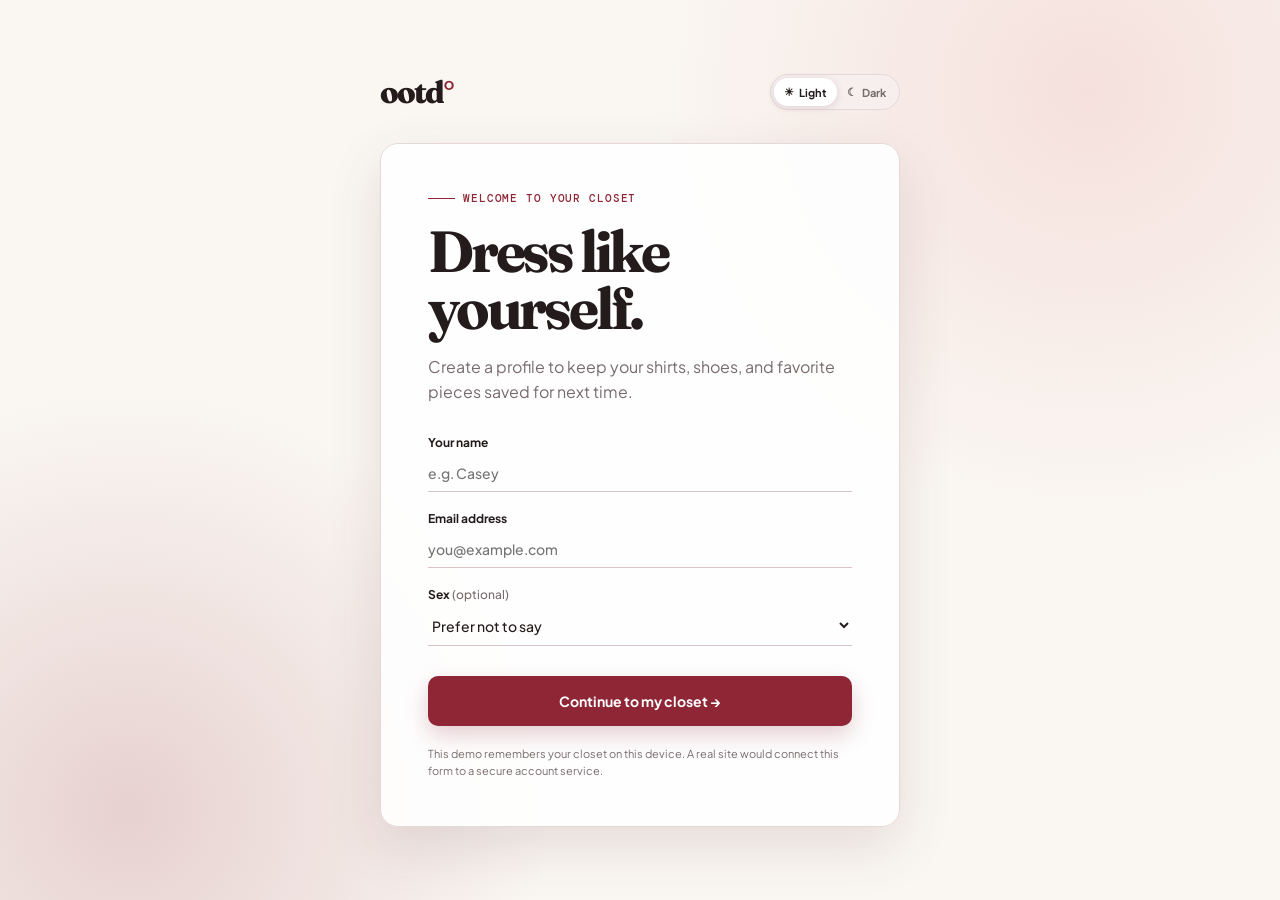
==== commit da2de311: "add new color" ====
--- a/login.html
+++ b/login.html
@@ -12,7 +12,7 @@
   </head>
   <body class="login-page">
     <main class="login-wrap">
-      <a class="brand login-brand" href="index.html">ootd<span>°</span></a>
+      <div class="login-topbar"><a class="brand login-brand" href="index.html">ootd<span>°</span></a><div class="theme-choice" role="group" aria-label="Choose appearance"><button type="button" data-theme-choice="light"><span aria-hidden="true">☀</span> Light</button><button type="button" data-theme-choice="dark"><span aria-hidden="true">☾</span> Dark</button></div></div>
       <section class="login-card" aria-labelledby="loginTitle">
         <div class="eyebrow"><span></span> Welcome to your closet</div>
         <h1 id="loginTitle">Dress like<br />yourself.</h1>
@@ -35,6 +35,7 @@
         <p class="login-note">This demo remembers your closet on this device. A real site would connect this form to a secure account service.</p>
       </section>
     </main>
+    <script src="theme.js"></script>
     <script src="login.js"></script>
   </body>
 </html>
--- a/styles.css
+++ b/styles.css
@@ -1,14 +1,16 @@
 :root {
-  --ink:#17213a; --paper:#f4f7ff; --orange:#3157d5; --yellow:#ff8652;
-  --line:#dbe2f3; --muted:#68738c;
-  --surface:#ffffff; --surface-soft:#edf2ff; --primary-soft:#e5ebff; --accent-soft:#fff0e9;
+  --ink:#241b1c; --paper:#faf7f2; --orange:#8f2636; --yellow:#e9a6a6;
+  --line:#e5d9d8; --muted:#776b6d;
+  --surface:#ffffff; --surface-soft:#f7eeee; --primary-soft:#f4dfe1; --accent-soft:#fae9e8;
+  --card:rgba(255,255,255,.9); --field-line:#d7c5c5;
 }
+[data-theme="dark"]{--ink:#f8eded;--paper:#171112;--orange:#e58a96;--yellow:#f0b4ae;--line:#493336;--muted:#baa9ac;--surface:#241a1c;--surface-soft:#302225;--primary-soft:#4a292f;--accent-soft:#44262a;--card:rgba(36,26,28,.94);--field-line:#5b4145}
 * { box-sizing:border-box; }
 html { scroll-behavior:smooth; }
 body { margin:0; background:var(--paper); color:var(--ink); font-family:'Plus Jakarta Sans',sans-serif; }
 .ambient { position:fixed; border-radius:50%; filter:blur(70px); opacity:.2; pointer-events:none; z-index:-1; }
-.ambient-one { width:340px; height:340px; background:#9db4ff; top:-110px; right:-70px; }
-.ambient-two { width:300px; height:300px; background:#ffad89; bottom:10%; left:-150px; }
+.ambient-one { width:340px; height:340px; background:#e9a6a6; top:-110px; right:-70px; }
+.ambient-two { width:300px; height:300px; background:#8f2636; bottom:10%; left:-150px; }
 .site-header { height:78px; max-width:1240px; margin:auto; padding:0 28px; display:flex; align-items:center; justify-content:space-between; border-bottom:1px solid var(--line); }
 .brand { font:800 31px 'Fraunces',serif; letter-spacing:-2px; color:var(--ink); text-decoration:none; }
 .brand span { color:var(--orange); }
@@ -17,7 +19,8 @@
 nav a.active,nav a:hover { color:var(--ink); }
 .nav-count { display:inline-grid; place-items:center; width:20px; height:20px; margin-left:4px; border-radius:50%; background:var(--primary-soft); font-size:11px; color:var(--orange); }
 .account-name { font-size:12px; font-weight:600; color:var(--muted); }
-.profile-button { width:34px; height:34px; border:0; border-radius:50%; background:var(--ink); color:#fff; font:500 11px 'DM Mono'; cursor:pointer; }
+.profile-button { width:34px; height:34px; border:0; border-radius:50%; background:var(--ink); color:var(--paper); font:500 11px 'DM Mono'; cursor:pointer; }
+.theme-button{display:grid;place-items:center;width:34px;height:34px;padding:0;border:1px solid var(--line);border-radius:50%;background:var(--surface);color:var(--ink);font-size:16px;cursor:pointer;transition:transform .2s,background .2s}.theme-button:hover{transform:rotate(10deg);background:var(--primary-soft)}
 main { max-width:1100px; margin:auto; padding:0 28px 90px; }
 .hero { position:relative; max-width:680px; padding:100px 0 108px; }
 .eyebrow,.section-number { font:500 11px 'DM Mono'; letter-spacing:.08em; text-transform:uppercase; color:var(--orange); }
@@ -34,7 +37,7 @@
 .sun { position:absolute; left:20px; top:4px; width:42px; height:42px; border:2px solid var(--yellow); border-radius:50%; }
 .sun i { position:absolute; left:19px; top:-13px; width:2px; height:8px; background:var(--yellow); transform-origin:1px 34px; }
 .sun i:nth-child(2){transform:rotate(90deg)}.sun i:nth-child(3){transform:rotate(180deg)}.sun i:nth-child(4){transform:rotate(270deg)}
-.section-card { padding:48px; border:1px solid var(--line); border-radius:18px; background:rgba(255,255,255,.9); box-shadow:0 16px 40px rgba(49,87,213,.07); }
+.section-card { padding:48px; border:1px solid var(--line); border-radius:18px; background:var(--card); box-shadow:0 16px 40px rgba(74,28,35,.08); }
 .section-heading { display:flex; justify-content:space-between; gap:40px; align-items:flex-start; padding-bottom:27px; border-bottom:1px solid var(--line); }
 .section-heading h2,.result h2 { margin:8px 0 0; font:700 37px/1 'Fraunces'; letter-spacing:-.045em; }
 .section-heading p { max-width:255px; margin:0; font-size:14px; }
@@ -45,8 +48,8 @@
 .pill,.filter { padding:10px 15px; border:1px solid transparent; border-radius:50px; background:var(--surface-soft); color:#52617e; font:600 12px 'Plus Jakarta Sans'; cursor:pointer; }
 .pill.selected { background:var(--ink); color:#fff; }
 .form-grid,.small-fields { display:grid; grid-template-columns:1fr 1fr; gap:16px; }
-.select-field { margin:0; color:#66615a; }
-.select-field select,.add-item-form input,.add-item-form select,.login-form input,.login-form select { display:block; width:100%; margin-top:3px; padding:11px 0 9px; border:0; border-bottom:1px solid #c7d1e8; border-radius:0; outline-color:var(--orange); background:transparent; color:var(--ink); font:500 14px 'Plus Jakarta Sans'; }
+.select-field { margin:0; color:var(--muted); }
+.select-field select,.add-item-form input,.add-item-form select,.login-form input,.login-form select { display:block; width:100%; margin-top:3px; padding:11px 0 9px; border:0; border-bottom:1px solid var(--field-line); border-radius:0; outline-color:var(--orange); background:transparent; color:var(--ink); font:500 14px 'Plus Jakarta Sans'; }
 .toggle-row { display:flex; justify-content:space-between; align-items:center; margin-top:29px; padding-top:21px; border-top:1px solid var(--line); }
 .toggle-row strong,.toggle-row small { display:block; }.toggle-row strong { font-size:13px; }.toggle-row small { margin-top:3px; color:var(--muted); font-size:12px; }
 .switch input { display:none; }.switch span { display:block; width:43px; height:24px; padding:3px; border-radius:20px; background:#d9d5cc; cursor:pointer; }.switch span:before { content:''; display:block; width:18px; height:18px; border-radius:50%; background:#fff; transition:.2s; }.switch input:checked+span { background:var(--orange); }.switch input:checked+span:before { transform:translateX(19px); }
@@ -61,7 +64,7 @@
 .closet { margin-top:80px; }.closet-layout { display:grid; grid-template-columns:275px 1fr; gap:55px; padding-top:34px; }.add-item-form{padding:23px;background:var(--surface-soft)}.add-item-form h3,.closet-toolbar h3{margin:0 0 23px;font:700 19px 'Fraunces'}.add-item-form label{margin-bottom:19px;color:#64708b;font-size:11px}.add-button{width:100%;margin-top:5px;padding:12px;border:0;border-radius:8px;background:var(--ink);color:#fff;font:700 12px 'Plus Jakarta Sans';cursor:pointer}.closet-toolbar{display:flex;justify-content:space-between;align-items:center;margin-bottom:17px}.closet-toolbar h3{margin:0}.filter{padding:6px 9px;font-size:11px}.filter.active{background:var(--primary-soft);color:var(--orange)}.items-grid{display:grid;grid-template-columns:repeat(2,1fr);gap:10px}.closet-item{position:relative;min-height:118px;padding:15px;border:1px solid var(--line);background:#fff}.item-swatch{width:25px;height:25px;margin-bottom:12px;border:1px solid rgba(0,0,0,.09);border-radius:50%}.item-type{color:var(--orange);font:500 10px 'DM Mono';letter-spacing:.04em;text-transform:uppercase}.item-name{margin-top:3px;font-size:13px;font-weight:700}.item-details{margin-top:2px;color:var(--muted);font-size:11px}.remove{position:absolute;top:8px;right:8px;border:0;background:transparent;color:#a7afc0;font-size:18px;cursor:pointer}
 .color-hint{display:block;margin-top:5px;color:#938d83;font-size:9px;font-weight:500;line-height:1.25}.garment{position:relative;width:42px;height:32px;margin:0 0 8px;background:var(--garment-color)}.garment-top{width:32px;height:30px;margin-left:5px;border-radius:3px 3px 6px 6px}.garment-top:before,.garment-top:after{content:'';position:absolute;top:2px;width:15px;height:16px;background:var(--garment-color)}.garment-top:before{left:-10px;clip-path:polygon(100% 0,100% 100%,0 75%,15% 10%)}.garment-top:after{right:-10px;clip-path:polygon(0 0,0 100%,100% 75%,85% 10%)}.garment-top i{position:absolute;z-index:2;top:0;left:10px;width:12px;height:6px;border:2px solid #fff;border-top:0;border-radius:0 0 8px 8px}.garment-bottom{width:32px;height:34px;margin-left:5px;clip-path:polygon(0 0,100% 0,86% 100%,54% 100%,50% 28%,45% 100%,13% 100%)}.garment-shoes{width:42px;height:15px;margin-top:15px;border-radius:12px 4px 5px 5px}.garment-accessory{width:25px;height:25px;margin-left:8px;border:5px solid var(--garment-color);border-radius:50%;background:transparent}.garment-layer{width:32px;height:32px;margin-left:5px;border-radius:5px;background:var(--garment-color);box-shadow:-6px 2px 0 color-mix(in srgb,var(--garment-color) 80%,#fff)}
 footer{display:flex;justify-content:space-between;padding:27px max(28px,calc((100vw - 1100px)/2));border-top:1px solid var(--line);color:var(--muted);font-size:12px}footer span:first-child{color:var(--ink);font:700 18px 'Fraunces'}footer p{margin:0;font-size:12px}
-.login-page{min-height:100vh;display:grid;place-items:center;padding:32px;background:radial-gradient(circle at 85% 10%,#dce5ff 0,transparent 32%),radial-gradient(circle at 10% 90%,#ffe1d5 0,transparent 30%),var(--paper)}.login-wrap{width:min(100%,520px);padding:0}.login-brand{display:block;margin-bottom:32px}.login-card{padding:47px;border:1px solid var(--line);border-radius:18px;background:rgba(255,255,255,.92);box-shadow:0 20px 55px rgba(49,87,213,.1)}.login-card h1{font-size:58px;margin-bottom:18px}.login-form{margin-top:30px}.login-form label{display:block;margin-top:19px;font-size:12px;font-weight:700}.login-form .generate-button{margin-top:30px}.login-note{margin:19px 0 0;font-size:11px}
+.login-page{min-height:100vh;display:grid;place-items:center;padding:32px;background:radial-gradient(circle at 85% 10%,rgba(233,166,166,.28) 0,transparent 32%),radial-gradient(circle at 10% 90%,rgba(143,38,54,.18) 0,transparent 30%),var(--paper)}.login-wrap{width:min(100%,520px);padding:0}.login-topbar{display:flex;align-items:center;justify-content:space-between;margin-bottom:32px}.login-brand{display:block;margin:0}.theme-choice{display:flex;padding:3px;border:1px solid var(--line);border-radius:999px;background:var(--surface-soft)}.theme-choice button{display:flex;align-items:center;gap:5px;padding:7px 10px;border:0;border-radius:999px;background:transparent;color:var(--muted);font:700 11px 'Plus Jakarta Sans';cursor:pointer}.theme-choice button.active{background:var(--surface);color:var(--ink);box-shadow:0 2px 8px rgba(74,28,35,.12)}.login-card{padding:47px;border:1px solid var(--line);border-radius:18px;background:var(--card);box-shadow:0 20px 55px rgba(74,28,35,.12)}.login-card h1{font-size:58px;margin-bottom:18px}.login-form{margin-top:30px}.login-form label{display:block;margin-top:19px;font-size:12px;font-weight:700}.login-form .generate-button{margin-top:30px}.login-note{margin:19px 0 0;font-size:11px}
 .optional{color:var(--muted);font-weight:500}
 @media(max-width:760px){.site-header{padding:0 20px}nav{gap:14px}nav a:first-child,.account-name{display:none}main{padding:0 20px 55px}.hero{padding:70px 0}.hero-doodle{display:none}.section-card,.result{padding:28px 22px}.section-heading,.closet-toolbar{display:block}.section-heading p{margin-top:16px}.closet-layout{grid-template-columns:1fr;gap:26px}.outfit-display{grid-template-columns:1fr 1fr}.model-card{grid-column:span 2}.closet-toolbar h3{margin-bottom:12px}.items-grid{grid-template-columns:1fr 1fr}footer{padding:22px 20px}.form-grid{gap:10px}.login-page{padding:20px}.login-card{padding:30px 24px}.login-card h1{font-size:48px}}
 .dress-form{position:relative;width:112px;height:187px;margin-top:17px}.mannequin-finial{position:absolute;z-index:3;top:0;left:51px;width:10px;height:15px;border-radius:50% 50% 35% 35%;background:#594236}.mannequin-finial:before{content:'';position:absolute;top:-4px;left:3px;width:4px;height:7px;border-radius:50%;background:#866957}.mannequin-neck{position:absolute;z-index:2;top:13px;left:45px;width:21px;height:21px;border-radius:45% 45% 25% 25%;background:#eee7dc;border:1px solid #d8ccbd}.mannequin-torso{position:absolute;z-index:2;top:27px;left:24px;width:64px;height:94px;overflow:hidden;border:1px solid #d8ccbd;border-radius:42% 42% 16% 16%/16% 16% 9% 9%;background:#eee7dc}.mannequin-top{height:52%;background:var(--top-color)}.mannequin-bottom{height:48%;background:var(--bottom-color);border-top:2px solid rgba(255,255,255,.45)}.mannequin-pole{position:absolute;z-index:1;top:116px;left:54px;width:5px;height:47px;border-radius:4px;background:#493a32}.mannequin-base{position:absolute;bottom:9px;left:22px;width:70px;height:11px;border-radius:50% 50% 5px 5px;background:#493a32;box-shadow:0 3px 0 #2f2520}
@@ -73,3 +76,32 @@
 .piece-icon{display:grid;place-items:center;width:43px;height:43px;border:1px solid rgba(255,134,82,.2);border-radius:12px;background:var(--accent-soft);font-size:22px;box-shadow:inset 0 1px rgba(255,255,255,.8),0 3px 6px rgba(255,134,82,.08)}.closet{position:relative;perspective:1100px}.closet:before{content:'';position:absolute;inset:16px -11px -14px 11px;z-index:-1;border:1px solid #cdd8f3;border-radius:18px;background:#dfe7fa;transform:rotateX(2deg) rotateY(-1deg);box-shadow:0 23px 36px rgba(49,87,213,.1)}.add-item-form{border:1px solid #d4def4;border-radius:12px;box-shadow:7px 9px 0 #dce5f8}.closet-items{padding:12px;border-radius:12px;background:linear-gradient(135deg,#f4f7ff,#e8eefc);border:1px solid #d7e0f3;box-shadow:inset 0 1px rgba(255,255,255,.8),0 14px 24px rgba(49,87,213,.07)}.closet-item{overflow:hidden;border-color:#d9e1f1;border-radius:10px;box-shadow:0 7px 0 #d9e2f5,0 12px 17px rgba(49,87,213,.08);transform:translateZ(0);transition:transform .2s ease,box-shadow .2s ease}.closet-item:before{content:'';position:absolute;inset:0;background:linear-gradient(125deg,rgba(255,255,255,.72),transparent 38%);pointer-events:none}.closet-item:hover{z-index:2;transform:translateY(-5px) rotateX(3deg) rotateY(-2deg);box-shadow:0 10px 0 #d9e2f5,0 20px 24px rgba(49,87,213,.14)}.garment{filter:drop-shadow(2px 4px 2px rgba(23,33,58,.16));transform:translateY(-1px)}.garment-top{box-shadow:inset 5px 0 rgba(255,255,255,.13),inset -4px -3px rgba(0,0,0,.08)}.garment-bottom{box-shadow:inset 4px 0 rgba(255,255,255,.12)}.garment-shoes{box-shadow:inset 4px 0 rgba(255,255,255,.17),0 2px 0 rgba(0,0,0,.1)}
 
 button:focus-visible,a:focus-visible,select:focus-visible,input:focus-visible{outline:3px solid rgba(255,134,82,.45);outline-offset:3px}.pill.selected{box-shadow:0 5px 14px rgba(23,33,58,.18)}
+
+/* Option A color system and dark-mode surfaces */
+.generate-button{box-shadow:0 9px 22px rgba(143,38,54,.22)}
+.result{background:linear-gradient(135deg,#8f2636,#b84959);box-shadow:0 18px 40px rgba(143,38,54,.2)}
+.result-intro p{color:#f7dfe2}
+.closet:before{border-color:#dfcdcb;background:#eadcda;box-shadow:0 23px 36px rgba(74,28,35,.11)}
+.add-item-form{border-color:#e2d1d0;box-shadow:7px 9px 0 #eadcda}
+.closet-items{background:linear-gradient(135deg,#faf5f4,#f0e4e3);border-color:#e4d3d2;box-shadow:inset 0 1px rgba(255,255,255,.8),0 14px 24px rgba(74,28,35,.08)}
+.closet-item{border-color:#e5d8d7;background:var(--surface);box-shadow:0 7px 0 #e8dcdb,0 12px 17px rgba(74,28,35,.09)}
+.closet-item:hover{box-shadow:0 10px 0 #e8dcdb,0 20px 24px rgba(74,28,35,.15)}
+.piece-icon{border-color:rgba(143,38,54,.18);box-shadow:inset 0 1px rgba(255,255,255,.8),0 3px 6px rgba(143,38,54,.08)}
+button:focus-visible,a:focus-visible,select:focus-visible,input:focus-visible{outline-color:rgba(229,138,150,.58)}
+
+[data-theme="dark"] .section-card,[data-theme="dark"] .login-card{box-shadow:0 18px 44px rgba(0,0,0,.26)}
+[data-theme="dark"] .pill,[data-theme="dark"] .filter{color:#ccb9bc}
+[data-theme="dark"] .pill.selected{background:var(--orange);color:#241b1c}
+[data-theme="dark"] .switch span{background:#5a4448}
+[data-theme="dark"] .generate-button{background:#b83d50;color:#fff}
+[data-theme="dark"] .add-button{background:var(--orange);color:#241b1c}
+[data-theme="dark"] .closet:before{border-color:#493336;background:#221719;box-shadow:0 23px 36px rgba(0,0,0,.3)}
+[data-theme="dark"] .add-item-form{border-color:#493336;box-shadow:7px 9px 0 #1c1315}
+[data-theme="dark"] .closet-items{background:linear-gradient(135deg,#302225,#24191b);border-color:#493336;box-shadow:inset 0 1px rgba(255,255,255,.04),0 14px 24px rgba(0,0,0,.25)}
+[data-theme="dark"] .closet-item{border-color:#493336;box-shadow:0 7px 0 #1b1214,0 12px 17px rgba(0,0,0,.25)}
+[data-theme="dark"] .closet-item:before{background:linear-gradient(125deg,rgba(255,255,255,.05),transparent 38%)}
+[data-theme="dark"] .closet-item:hover{box-shadow:0 10px 0 #1b1214,0 20px 24px rgba(0,0,0,.35)}
+[data-theme="dark"] .model-card,[data-theme="dark"] .outfit-piece{border-color:rgba(255,255,255,.12);background:#f8e9e7;color:#241b1c}
+[data-theme="dark"] .photo-mannequin,[data-theme="dark"] .photo-mannequin i{background:#f8e9e7}
+[data-theme="dark"] .theme-choice button.active{box-shadow:0 2px 8px rgba(0,0,0,.3)}
+[data-theme="dark"] select option{background:#241a1c;color:#f8eded}
